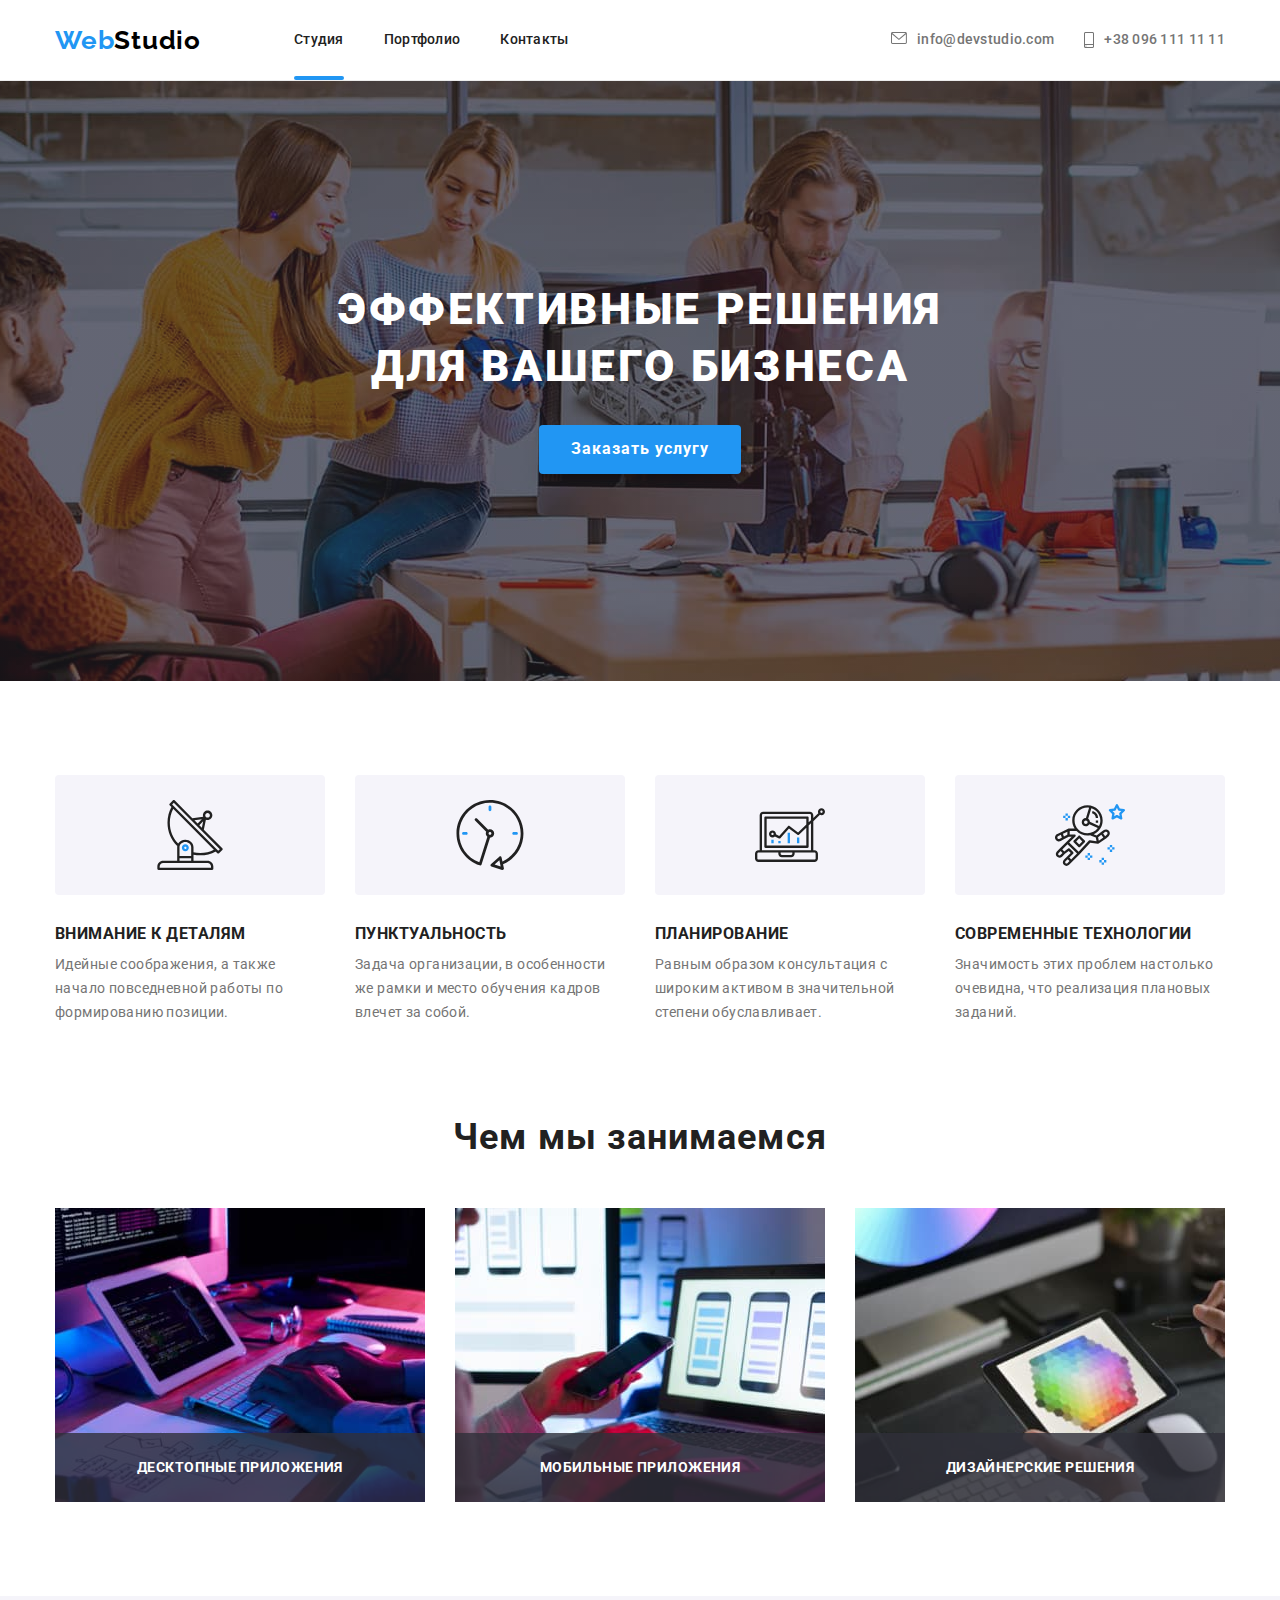
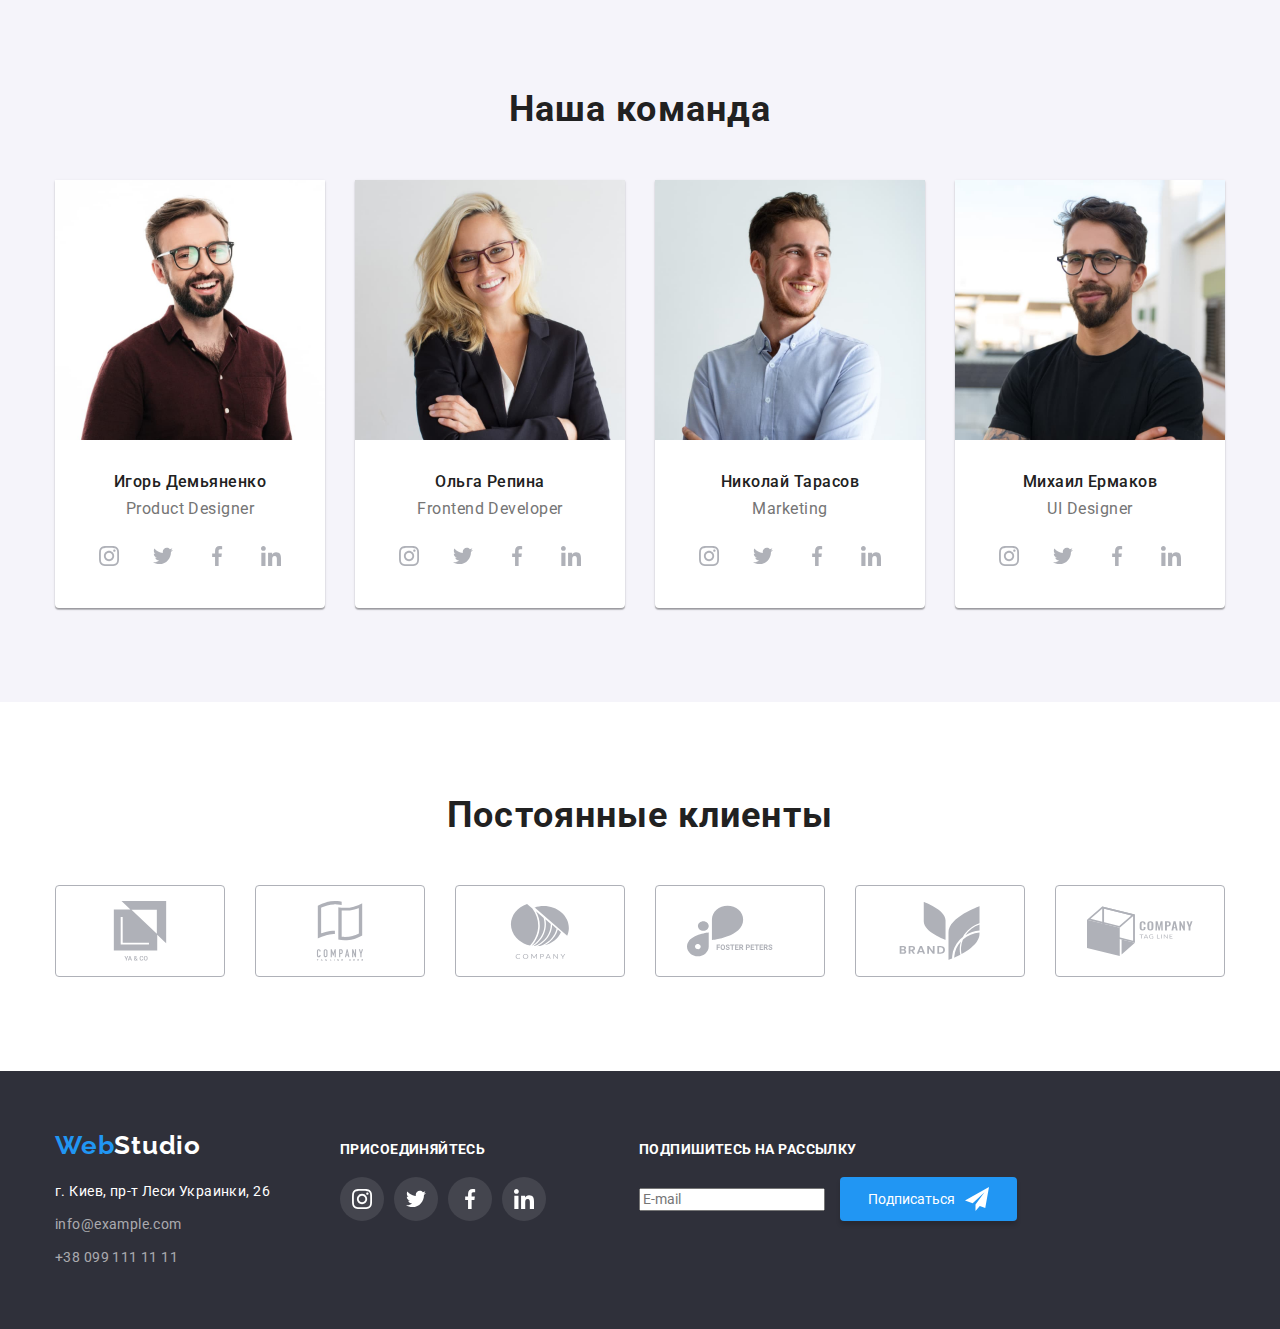
==== index.html @ d4b6b2db "Почав розмітку форм" ====
<!DOCTYPE html>
<html lang="ru">

<head>
    <meta charset="UTF-8">
    <meta http-equiv="X-UA-Compatible" content="IE=edge">
    <meta name="viewport" content="width=device-width, initial-scale=1.0">
    <title>Dokument1</title>
    <link rel="stylesheet"
        href="https://cdnjs.cloudflare.com/ajax/libs/modern-normalize/1.1.0/modern-normalize.min.css">
    <link rel="stylesheet" href="./css/styles.css">
    <link rel="preconnect" href="https://fonts.googleapis.com">
    <link rel="preconnect" href="https://fonts.gstatic.com" crossorigin>
    <link
        href="https://fonts.googleapis.com/css2?family=Raleway:wght@700&family=Roboto:wght@400;500;700;900&display=swap"
        rel="stylesheet">
</head>

<body>
    <!--Шапка -->
    <header class="page-header">
        <div class="hed-container container">
            <nav class="nav">
                <a href="" class="logo"> Web<span class="span-logo">Studio</span></a>
                <ul class="nav-list">
                    <li class="nav-item"><a href="./index.html" class="nav-link current"> Студия</a></li>
                    <li class="nav-item"><a href="./portfolio.html" class="nav-link">Портфолио</a></li>
                    <li class="nav-item"><a href="" class="nav-link">Контакты </a></li>
                </ul>
            </nav>
            <ul class="contakt">
                <li>
                    <a href="mailto:info@devstudio.com" class="contakt-link">
                        <svg class="contact-icon" width="16" height="12">
                            <use href="./images/symbol-defs.svg#icon-envelope"></use>
                        </svg> info@devstudio.com
                    </a>
                </li>
                <li>
                    <a href="tel:+380961111111" class="contakt-link">
                        <svg class="contact-icon" width="10" height="16">
                            <use href="./images/symbol-defs.svg#icon-smartphone-1"></use>
                        </svg>+38 096 111 11 11
                    </a>
                </li>
            </ul>
        </div>
    </header>
    <main>
        <!--Заголовок-->
        <section class="caption overlay">
            <div class="container">
                <h1 class="caption-title">Эффективные решения для вашего бизнеса</h1>
                <button type="button" class="caption-button" data-modal-open>Заказать услугу</button>
                <div class="backdrop is-hidden" data-modal>
                    <div class="modal">
                        <button class="model-button" data-modal-close>
                            <svg class="model-icon" width="18" height="18">
                                <use href="images/symbol-defs.svg#icon-closebutton"></use>
                            </svg>
                        </button>
                        <form class="foter-form">
                            <p>Оставьте свои данные, мы вам перезвоним</p>

                            <label for="name">Имя
                                <input type="text" name="user-name" id="name">
                                <svg width="18" height="18">
                                    <use href="images/symbol-defs.svg#icon-personform"></use>
                                </svg>
                            </label>

                            <label for="tell">Телефон
                                <input type="tel" name="user-tell" id="tell">
                                <svg width="18" height="18">
                                    <use href="images/symbol-defs.svg#icon-personform"></use>
                                </svg>
                            </label>

                            <label for="email">Почта
                                <input type="email" name="user-email" id="email">
                                <svg width="18" height="18">
                                    <use href="images/symbol-defs.svg#icon-personform"></use>
                                </svg>
                            </label>

                            <label for="comment">Комметарий</label>
                            <textarea name="comment" id="comment" rows="10" placeholder="Введите текст"></textarea>

                            <input type="checkbox" name="policy" id="policy">
                            <label for="policy">Соглашаюсь с рассылкой и принимаю Условия договора</label>

                            <button type="submit">Отправить
                                <svg class="form-footer-icon" width="24" height="24">
                                    <use href="images/symbol-defs.svg#icon-iconsend"></use>
                                </svg>
                            </button>
                        </form>
                    </div>


                </div>

            </div>

        </section>
        <!--Особенности-->
        <section class="advantage section">
            <div class="container">
                <h2>Наши преимущества</h2>
                <ul class="advantage-list">
                    <li class="advantage-item">
                        <div class="advantage-blok">
                            <svg class="advantage-icon" width="70" height="70">
                                <use href="images/symbol-defs.svg#icon-antenna1"> </use>
                            </svg>
                        </div>
                        <h3>Внимание к деталям</h3>
                        <p class="advantage-content">Идейные соображения, а также начало повседневной работы по
                            формированию
                            позиции.</p>
                    </li>
                    <li class="advantage-item">
                        <div class="advantage-blok">
                            <svg class="advantage-icon" width="70" height="70">
                                <use href="images/symbol-defs.svg#icon-clock1"> </use>
                            </svg>
                        </div>
                        <h3 class="advantage-title">Пунктуальность</h3>
                        <p class="advantage-content">Задача организации, в особенности же рамки и место обучения кадров
                            влечет за
                            собой.</p>
                    </li>
                    <li class="advantage-item">
                        <div class="advantage-blok">
                            <svg class="advantage-icon" width="70" height="70">
                                <use href="images/symbol-defs.svg#icon-diagram1"> </use>
                            </svg>
                        </div>
                        <h3 class="advantage-title">Планирование</h3>
                        <p class="advantage-content">Равным образом консультация с широким активом в значительной
                            степени
                            обуславливает.</p>
                    </li>
                    <li class="advantage-item">
                        <div class="advantage-blok">
                            <svg class="advantage-icon" width="70" height="70">
                                <use href="images/symbol-defs.svg#icon-astronaut1"> </use>
                            </svg>
                        </div>
                        <h3 class="advantage-title">Современные технологии</h3>
                        <p class="advantage-content">Значимость этих проблем настолько очевидна, что реализация плановых
                            заданий.</p>
                    </li>
                </ul>
            </div>
        </section>
        <!--Чем мы занимаемся-->
        <section class="features section">
            <div class="container">
                <h2 class="features-title">Чем мы занимаемся</h2>
                <ul class="features-list">
                    <li class="features-item"><img src="./images/box1.jpg" class="features-picture" alt="создания сайта"
                            width="370">
                        <div class="features-thumb">
                            <p>Десктопные приложения</p>
                        </div>
                    </li>
                    <li class="features-item"><img src="./images/box2.jpg" class="features-picture"
                            alt="делаем дизайн мобильного приложения" width="370">
                        <div class="features-thumb">
                            <p>Мобильные приложения</p>
                        </div>
                    </li>
                    <li class="features-item"><img src="./images/box3.jpg" class="features-picture"
                            alt="делаем дизайн сайта" width="370">
                        <div class="features-thumb">
                            <p>Дизайнерские решения</p>
                        </div>
                    </li>
                </ul>
            </div>
        </section>
        <!--Наша команда-->
        <section class="team section">
            <div class="container">
                <h2 class="team-title">Наша команда</h2>
                <ul class="team-list">
                    <li class="team-item"> <img src="./images/img1.jpg" class="team-picture" alt="Игорь Демьяненко"
                            width="270">
                        <div class="team-details">
                            <h3 class="team-name">Игорь Демьяненко</h3>
                            <p class="team-content">Product Designer</p>
                            <ul class="social-list">
                                <li>
                                    <a href="" class="social-link">
                                        <svg class="social-icon" width="20" height="20">
                                            <use href="images/symbol-defs.svg#icon-instagram1"></use>
                                        </svg>
                                    </a>
                                </li>
                                <li>
                                    <a href="" class="social-link">
                                        <svg class="social-icon" width="20" height="20">
                                            <use href="images/symbol-defs.svg#icon-twitter1"></use>
                                        </svg>
                                    </a>
                                </li>
                                <li>
                                    <a href="" class="social-link">
                                        <svg class="social-icon" width="20" height="20">
                                            <use href="images/symbol-defs.svg#icon-facebook1"></use>
                                        </svg>
                                    </a>
                                </li>
                                <li>
                                    <a href="" class="social-link">
                                        <svg class="social-icon" width="20" height="20">
                                            <use href="images/symbol-defs.svg#icon-linkedin1"></use>
                                        </svg>
                                    </a>
                                </li>
                            </ul>
                        </div>
                    </li>
                    <li class="team-item"><img src="./images/img2.jpg" class="team-picture" alt="Ольга Репина"
                            width="270">
                        <div class="team-details">
                            <h3 class="team-name">Ольга Репина</h3>
                            <p class="team-content">Frontend Developer</p>
                            <ul class="social-list">
                                <li>
                                    <a href="" class="social-link">
                                        <svg class="social-icon" width="20" height="20">
                                            <use href="images/symbol-defs.svg#icon-instagram1"></use>
                                        </svg>
                                    </a>
                                </li>
                                <li>
                                    <a href="" class="social-link">
                                        <svg class="social-icon" width="20" height="20">
                                            <use href="images/symbol-defs.svg#icon-twitter1"></use>
                                        </svg>
                                    </a>
                                </li>
                                <li>
                                    <a href="" class="social-link">
                                        <svg class="social-icon" width="20" height="20">
                                            <use href="images/symbol-defs.svg#icon-facebook1"></use>
                                        </svg>
                                    </a>
                                </li>
                                <li>
                                    <a href="" class="social-link">
                                        <svg class="social-icon" width="20" height="20">
                                            <use href="images/symbol-defs.svg#icon-linkedin1"></use>
                                        </svg>
                                    </a>
                                </li>
                            </ul>
                        </div>
                    </li>
                    <li class="team-item"><img src="./images/img3.jpg" class="team-picture" alt="Николай Тарасов"
                            width="270">
                        <div class="team-details">
                            <h3 class="team-name">Николай Тарасов</h3>
                            <p class="team-content">Marketing</p>
                            <ul class="social-list">
                                <li>
                                    <a href="" class="social-link">
                                        <svg class="social-icon" width="20" height="20">
                                            <use href="images/symbol-defs.svg#icon-instagram1"></use>
                                        </svg>
                                    </a>
                                </li>
                                <li>
                                    <a href="" class="social-link">
                                        <svg class="social-icon" width="20" height="20">
                                            <use href="images/symbol-defs.svg#icon-twitter1"></use>
                                        </svg>
                                    </a>
                                </li>
                                <li>
                                    <a href="" class="social-link">
                                        <svg class="social-icon" width="20" height="20">
                                            <use href="images/symbol-defs.svg#icon-facebook1"></use>
                                        </svg>
                                    </a>
                                </li>
                                <li>
                                    <a href="" class="social-link">
                                        <svg class="social-icon" width="20" height="20">
                                            <use href="images/symbol-defs.svg#icon-linkedin1"></use>
                                        </svg>
                                    </a>
                                </li>
                            </ul>
                        </div>
                    </li>
                    <li class="team-item"><img src="./images/img4.jpg" class="team-picture" alt="Михаил Ермаков"
                            width="270">
                        <div class="team-details">
                            <h3 class="team-name">Михаил Ермаков</h3>
                            <p class="team-content">UI Designer</p>
                            <ul class="social-list">
                                <li>
                                    <a href="" class="social-link">
                                        <svg class="social-icon" width="20" height="20">
                                            <use href="images/symbol-defs.svg#icon-instagram1"></use>
                                        </svg>
                                    </a>
                                </li>
                                <li>
                                    <a href="" class="social-link">
                                        <svg class="social-icon" width="20" height="20">
                                            <use href="images/symbol-defs.svg#icon-twitter1"></use>
                                        </svg>
                                    </a>
                                </li>
                                <li>
                                    <a href="" class="social-link">
                                        <svg class="social-icon" width="20" height="20">
                                            <use href="images/symbol-defs.svg#icon-facebook1"></use>
                                        </svg>
                                    </a>
                                </li>
                                <li>
                                    <a href="" class="social-link">
                                        <svg class="social-icon" width="20" height="20">
                                            <use href="images/symbol-defs.svg#icon-linkedin1"></use>
                                        </svg>
                                    </a>
                                </li>
                            </ul>
                        </div>
                    </li>
                </ul>
            </div>
        </section>
        <!--Постоянные клиееты-->
        <section class=" client section">
            <div class="container">
                <h2 class="client-title">Постоянные клиенты</h2>
                <ul class="client-list">
                    <li class="client-item">
                        <a class="client-link" href="#">
                            <svg class="client-icon" width="106" height="60">
                                <use href=" images/symbol-defs.svg#icon-group1"></use>
                            </svg>
                        </a>
                    </li>
                    <li class="client-item">
                        <a class="client-link" href="#">
                            <svg class="client-icon" width="106" height="60">
                                <use href=" images/symbol-defs.svg#icon-group2"></use>
                            </svg>
                        </a>
                    </li>
                    <li class="client-item">
                        <a class="client-link" href="#">
                            <svg class="client-icon" width="106" height="60">
                                <use href="images/symbol-defs.svg#icon-group3"></use>
                            </svg>
                        </a>
                    </li>
                    <li class="client-item">
                        <a class="client-link" href="#">
                            <svg class="client-icon" width="106" height="60">
                                <use href="images/symbol-defs.svg#icon-group4"></use>
                            </svg>
                        </a>
                    </li>
                    <li class="client-item">
                        <a class="client-link" href="#">
                            <svg class="client-icon" width="106" height="60">
                                <use href="images/symbol-defs.svg#icon-group5"></use>
                            </svg>
                        </a>
                    </li>
                    <li class="client-item">
                        <a class="client-link" href="#">
                            <svg class="client-icon" width="106" height="60">
                                <use href="images/symbol-defs.svg#icon-group6"></use>
                            </svg>
                        </a>
                    </li>
                </ul>
            </div>

        </section>
    </main>
    <footer class="footer">
        <div class="container">
            <div class="footer-info">
                <a href="" class="footlogo logo"> Web<span class="footer-logo">Studio</span></a>
                <address class="footer-contact">
                    <ul class="footer-list">
                        <li class="footer-item"> <a href="" class="footer-adress">г. Киев, пр-т Леси Украинки, 26</a>
                        </li>
                        <li class="footer-item"> <a href="" class="footer-link"> info@example.com</a></li>
                        <li class="footer-item"><a href="" class="footer-link"> +38 099 111 11 11</a></li>
                    </ul>
                </address>
            </div>
            <div class="follow">
                <h3>Присоединяйтесь</h3>
                <ul class="follow-list">
                    <li><a href="" class="follow-link">
                            <svg class="follow-icon" width="20" height="20">
                                <use href="images/symbol-defs.svg#icon-instagram1"></use>
                            </svg>
                        </a></li>
                    <li><a href="" class="follow-link">
                            <svg class="follow-icon" width="20" height="20">
                                <use href="images/symbol-defs.svg#icon-twitter1"></use>
                            </svg>
                        </a></li>
                    <li><a href="" class="follow-link">
                            <svg class="follow-icon" width="20" height="20">
                                <use href="images/symbol-defs.svg#icon-facebook1"></use>
                            </svg>
                        </a></li>
                    <li><a href="" class="follow-link">
                            <svg class="follow-icon" width="20" height="20">
                                <use href="images/symbol-defs.svg#icon-linkedin1"></use>
                            </svg>
                        </a>
                    </li>
                </ul>
            </div>

            <form class="foter-form">
                <h3>Подпишитесь на рассылку</h3>
                <label for="email"></label>
                <input type="email" name="email" id="email" placeholder="E-mail">
                <button type="submit">Подписаться
                    <svg class="form-footer-icon" width="24" height="24">
                        <use href="images/symbol-defs.svg#icon-iconsend"></use>
                    </svg>
                </button>
            </form>



    </footer>
    <script src="./JS/modal.js"></script>
</body>

</html>
---- css/styles.css ----
body {
    font-family: "Roboto", sans-serif;
    font-size: 14px;
    background-color: var(--background-color);
    color: var(--page-text-color);

  
}
:root{
    --primary-text-color: #212121;
    --title-text-color: #FFFFFF;
    --accent-text-color: #2196F3;
    --page-text-color:#757575;
    --footer-link-color: #FFFFFF99;
    --logo-color:  #000000;
    --background-color:#FFFFFF;
    --background-color-main:#2F303A;
    --background-button-portfolio: #F5F4FA;
    --background-button-hover: #2196F3;
    --box-shadow-portfolio:0px 4px 4px 0px #00000040;
    --box-shadow-portlolio-button :0px 2px 2px 0px #0000001F,

 0px 1px 2px 0px #00000014,

 0px 3px 1px 0px #0000001A;

    --box-shadow-button-hover: 0px 2px 2px 0px #0000001F;
    box-shadow: 0px 1px 2px 0px #00000014;
    box-shadow: 0px 3px 1px 0px #0000001A;
    --portfolio-border-radius: 4px;
    --primery-icon-color: #AFB1B8;

}
a{
    text-decoration: none;
}
h1, h2, h3, p{
    margin: 0;
    list-style: none;
}
ul{
list-style: none;
margin: 0;
padding: 0;
}

li {
    display: inline-block;
}

.section{
    /*padding-top: 94px;
    padding-bottom: 94px;*/
    padding: 94px 0;
}

.page-header {
    border-bottom:  1px solid #ECECEC;
}
.container {
    width: 1200px;
    margin-left: auto;
    margin-right: auto;
    padding-left: 15px;
    padding-right: 15px;
}

.hed-container {
    display: flex;
    align-items: center;
 }

 .logo{
    font-family: Raleway;
    font-weight: bold;
    font-size: 26px;
    line-height: 1.1;
    letter-spacing: 0.03em;
    color: var(--accent-text-color);
    margin-right: 93px;
 }
 .span-logo{
     color: var(--logo-color);
 }
 .nav{
     display: flex;
     align-items: center;
     margin-left: 93px;
     margin-left: 0;
     
 }
 .nav-list {
     display: flex;

 }

 .nav-item:not(:last-child) {
     margin-right: 40px;
 }

 /*.nav-list .item + .item{
     margin-left: 40px;
 }*/

 .nav-list a {
    font-weight: 500;
    line-height:1.1;
    letter-spacing: 0.02em;
    display: block;
    padding-top: 32px;
    padding-bottom: 32px;
    position: relative;
    color: var(--primary-text-color);

    transition: color 250ms cubic-bezier(0.4, 0, 0.2, 1) ;
 }
 .nav-link:hover, 
 .nav-link:focus
   {
     color: var(--accent-text-color);
     cursor: pointer;
 }

 .nav-link.current::after
 {
     content: "";
     width: 100%;
     height: 4px;
     display: block;
     position: absolute;
     bottom: 0;
     left: 0;
     border-radius: 2px;
     background: var(--background-button-hover);
   
   
 }
/*.nav-link.current:active::after{
    opacity: 1;
}*/



 .contakt {
    display: flex;
    margin-left: auto;
 }
/*.contakt-item:not(:last-child){
    margin-right: 50px;
}*/


 .contakt .contakt-link{
    font-weight: 500;
    font-size: 14px;
    line-height: 1.1;
    letter-spacing: 0.02em;
     color:var(--page-text-color);
     display: inline-flex;
     padding: 32px 0;

    transition: color 250ms cubic-bezier(0.4, 0, 0.2, 1) ;
 }

 .contakt >li:not(:last-child){
     margin-right: 30px;
 }
.contakt-link:hover,
.contakt-link:focus
{
    color: var(--accent-text-color);
}

 .contact-icon{
    margin-right: 10px;
    fill: currentColor;
}
/*.contact-icon:hover{
    fill: var(--background-button-hover);
}*/

/*Секція заголовок*/

.caption{

    margin: auto;
    padding-top: 200px;
    padding-bottom: 200px;
    background: var(--background-color-main);
}

/*стилізація фото заголовка, лінійний градієнт*/

.overlay{
    max-width: 1600px;
    height: 600px;
    margin-left: auto;
    margin-right: auto;
    background-image: linear-gradient(to right, rgba(47, 48, 58, 0.4),
    rgba(47, 48, 58, 0.4)),
    url("../images/Img14.jpg");
    background-repeat: no-repeat;
    background-position: center;
    background-size: cover;
}

/* кінець стилізація фото заголовка, лінійний градієнт*/

.caption-title{
    font-weight: 900;
    font-size: 44px;
    line-height: 1.3;
    text-align: center;
    letter-spacing: 0.06em;
    text-transform: uppercase;
    color: var(--title-text-color);
    width: 696px;
    margin-left: auto;
    margin-right: auto;
    margin-bottom: 30px;
}
.caption-button{
    font-weight: bold;
    font-size: 16px;
    line-height: 1.8;
    display: flex;
    align-items: center;
    text-align: center;
    letter-spacing: 0.06em;
    color: var(--title-text-color);
    background-color: var(--accent-text-color);
    margin-left: auto;
    box-shadow: 0px 4px 4px rgba(0, 0, 0, 0.15);
    margin-right: auto;
    padding: 10px 32px;
    border-radius: 4px;
    border: none;
    cursor: pointer;

    
}

.backdrop{
    z-index: 10;
    position: fixed;
    top: 0;
    left: 0;
    width: 100%;
    height: 100%;
    background-color: rgba(0, 0, 0, 0.2);

    transition:  1s cubic-bezier(0.4, 0, 0.2, 1) opacity ;

    
}
.backdrop.is-hidden{
    opacity: 0;
    pointer-events: none;
}

.modal{
    position: absolute;
    top: 50%;
    left: 50%;
    transform: translate(-50%, -50%);

    width: 528px;
    min-height: 581px;

    background-color: var(--background-color);
    border-radius: 4px;

    transition:  1s cubic-bezier(0.4, 0, 0.2, 1) ;


}

.model-button{
    position: absolute;
    top: 8px;
    right: 8px;

    display: flex;
    width: 30px;
    height: 30px;
    border-radius: 50%;
    align-items: center;
    justify-content: center;
    background: var(--background-color);
    border: 1px solid rgba(0, 0, 0, 0.1);
    box-sizing: border-box;

    padding: 0;
    cursor: pointer;
    
}

.modal p{
    font-weight: bold;
    font-size: 20px;
    line-height: 1.1;
    text-align: center;
    letter-spacing: 0.03em;

    color: var(--primary-text-color);
    margin-top: 40px;

}


/*Секкція Особливості Advantage*/

.advantage{
   padding-bottom: 0;
}
.advantage-list{
    display: flex;
}
.advantage-item{
    width: 270px;
}
.advantage-item:not(:first-child) {
      margin-left: 30px;
}
.advantage-blok {
    display: flex;
    height: 120px;
    background: var(--background-button-portfolio);
    border-radius: 4px;
   /*background-image: url("../images/symbol-defs.svg#icon-antenna1");*/
    margin-bottom: 30px;
    align-items: center;
    justify-content: center;
}

/*Інший варіант для не інтерактивних елементів додавати фото через бекграунд імедж*/
 /*.advantage-item:nth-child(1) {
   background-image: url("../images/symbol-defs.svg#icon-antenna1");
  

 .advantage-item:nth-child(2)::before{
     background-image: url("../images/symbol-defs.svg#icon-clock1");
    
 }
  .advantage-item:nth-child(3)::before{
     background-image: url("../images/diagram1.png");
 }*/


.advantage h2{
     position: absolute;
     width: 1px;
     height: 1px;
     margin: -1px;
     padding: 0;
     overflow: hidden;
     border: 0;
     clip: rect(0000);
}
.advantage-item h3 {
    line-height: 1.1;
    letter-spacing: 0.03em;
    text-transform: uppercase;
    color: var(--primary-text-color);
    margin-bottom: 10px;
}

.advantage-list p{
    line-height: 1.7;
    letter-spacing: 0.03em;
    color: var(--page-text-color);
}
/*Кінець секції Advantage*/

/*Початок секії Чем мы занимаесмя*/

.features-title{
    font-weight: bold;
    font-size: 36px;
    line-height: 1.1;
    text-align: center;
    letter-spacing: 0.03em;
    color: var(--primary-text-color);
    margin-bottom: 50px;
}
.features-list{
    display: flex;
    /*justify-content: space-between;
    list-style: none;*/
  /*margin: 0 auto;*/
    align-items: center;
}

.features-item:not(:first-child) {
      margin-left: 30px;
}
.features-item{
    position: relative;
}


 .features-picture {
     display: block;
     max-width: 100%;
     height: auto;
 }

 .features-thumb{
     position: absolute;
     bottom: 0;
     left: 0;
     background:  rgba(47, 48, 58, 0.8);
     width: 100%;
 }

.features-thumb p{
font-weight: bold;
font-size: 14px;
line-height: 1.1;
text-align: center;
justify-content: center;
letter-spacing: 0.03em;
text-transform: uppercase;
color: var(--title-text-color);
padding: 27px 82px;
}


/*Кінець  секії Чем мы занимаесмя*/

/*Секція наша команда*/

.team{
   background: #F5F4FA; 
   margin-left: auto;
   margin-right: auto;

}

.team-title{
    font-weight: bold;
    font-size: 36px;
    line-height: 1.1;
    text-align: center;
    letter-spacing: 0.03em;
    color: var(--primary-text-color);
    margin-bottom: 50px;
}
.team-list{
    display: flex;
    /*justify-content: space-between;*/
    margin-left: auto;
    margin-right: auto;
}
.team-details {
  padding-top: 30px;
  padding-bottom: 30px;
}
.team-item{
    width: calc((100% - 90px) / 4);
    border-radius: 0px 0px 4px 4px;
    background-color:var(--background-color);
    box-shadow: 0px 1px 3px rgba(0, 0, 0, 0.12), 0px 1px 1px rgba(0, 0, 0, 0.14), 0px 2px 1px rgba(0, 0, 0, 0.2);


}
.team-item:not(:first-child) {
    margin-left: 30px;
}

.team-name{
    font-weight: 500;
    font-size: 16px;
    line-height: 1.1;
    text-align: center;
    letter-spacing: 0.03em;
    color: var(--primary-text-color);
    margin-bottom: 10px;

}
.team-content{
    font-weight: normal;
    font-size: 16px;
    line-height: 1.1;
    text-align: center;
    letter-spacing: 0.03em;
    color: var(--page-text-color);
    margin-bottom: 16px;

}
.team-picture{
    max-width: 100%;
    height: auto;
   
}

.social-list{
    display: flex;
    justify-content: center;
   
}

.social-list li:not(:last-child){
    margin-right: 10px;
}
.social-link{
    display: flex;
    width: 44px;
    height: 44px;
    border-radius: 50%;
    align-items: center;
    justify-content: center;
    background-color: var(--background-color);

    transition: background-color 250ms cubic-bezier(0.4, 0, 0.2, 1) ;
}
.social-link:hover,
.social-link:focus
{
   background-color: var(--background-button-hover);
}

.social-icon{
    fill: var(--primery-icon-color);

     transition: fill 250ms cubic-bezier(0.4, 0, 0.2, 1) ;
}

.social-link:hover .social-icon{
    fill: var(--title-text-color);
}

/*Секція наші клієнти*/

.client-list{
    display: flex;
    justify-content: space-between;
  
}
.client-title{
     font-weight: bold;
    font-size: 36px;
    line-height: 1.1;
    text-align: center;
    letter-spacing: 0.03em;
    color: var(--primary-text-color);
    margin-bottom: 50px;
}

/*.client-item{
    background-color:var(--background-color);
     width: calc((100% - 150px) / 6);
     border: 1px solid #AFB1B8;
    box-sizing: border-box;
    border-radius: 4px;

}*/

/*.client-item:not(:first-child) {
    margin-left: 30px;
}*/ 
.client-link {
    display: flex;
    align-items: center;
    justify-content: center;
    width: 170px;
    height: 92px;
     border: 1px solid var(--primery-icon-color);
     background-color: var(--background-color);
    border-radius: 4px;

    transition: border-color 250ms cubic-bezier(0.4, 0, 0.2, 1) ;
    
}
.client-link:hover,
.client-link:focus      
 {
     border-color: var(--background-button-hover);

}

.client-link:hover .client-icon,
.client-link:focus .client-icon
{
   fill: var(--background-button-hover);
    transition: fill 250ms cubic-bezier(0.4, 0, 0.2, 1) ;

}
.client-icon {
    fill: var(--primery-icon-color);
  
}
/*.client-icon:hover{
    fill: var(--background-button-hover);
}*/

/*Кінець секції Постійні клієнти*/

/* Старт Футер*/

.footer{
    padding-top: 60px;
    padding-bottom: 60px;
    background: var(--background-color-main);
 
}
.footer .container{
    display: flex;
    align-items: baseline;
  
}
.footer-logo{
    color: var(--title-text-color);
}
.footlogo{
    display: inline-block;
    margin: 0 auto;
    margin-bottom: 20px;
   

}
.footer-adress{
    font-style: normal;
    font-weight: normal;
    font-size: 14px;
    line-height: 1.7;
    letter-spacing: 0.03em;
    color: var(--background-color);

}
.footer-list{
    display: inline-block;
    
}

.footer-list > li {
display: block;
}
.footer-item:not(:last-child) {
    margin-bottom: 9px;
}

.footer-link{
    font-style: normal;
    font-weight: normal;
    font-size: 14px;
    line-height: 1.7;
    letter-spacing: 0.03em;
    color: var(--footer-link-color);

     transition: color 250ms cubic-bezier(0.4, 0, 0.2, 1) ;

}
.footer-link:hover,
.footer-link:focus{
    color: var(--accent-text-color);

}

.follow{
    margin-left: 70px;
   
}

.follow h3{
    font-weight: bold;
    font-size: 14px;
    line-height: 16px;
    letter-spacing: 0.03em;
    text-transform: uppercase;
    color: var(--title-text-color);
    margin-bottom: 20px;
}

.follow-list{
    display: flex;
    justify-content: space-between;
}
.follow-list li:not(:last-child){
    margin-right: 10px;
}
.follow-link{
    display: flex;
    width: 44px;
    height: 44px;
    border-radius: 50%;
    align-items: center;
    justify-content: center;
    background: rgba(255, 255, 255, 0.1);

    transition: background-color 250ms cubic-bezier(0.4, 0, 0.2, 1) ;
  
}
.follow-icon{
    fill: var(--title-text-color);
}
.follow-link:hover{
    background-color: var(--background-button-hover);
}

.foter-form{
    margin-left: 93px;
}

.foter-form button {
    display: inline-flex;
    padding: 10px 28px;
    margin-left: 12px;
    border: none;
    border-radius: 4px;
    background-color: var(--background-button-hover);
    color: var(--title-text-color);
    box-shadow: 0px 4px 4px rgba(0, 0, 0, 0.15);
    font-size: inherit;
    cursor: pointer;

    justify-content: center;
    align-items: center;

}
.foter-form h3{
    font-weight: bold;
    font-size: 14px;
    line-height: 16px;
    letter-spacing: 0.03em;
    text-transform: uppercase;
    color: var(--title-text-color);
    margin-bottom: 20px;
}
.form-footer-icon{
    margin-left: 10px;
}

.input type[text] {
    width: 358px;
    padding: 15px;
}
    


/*Кінець футера*/


/*Початок Портфоліо*/

.portfolio h1{
     position: absolute;
     width: 1px;
     height: 1px;
     margin: -1px;
     padding: 0;
     overflow: hidden;
     border: 0;
     clip: rect(0000);
 }


.button-list {
    display: flex;
    justify-content: center;
    margin: 0 auto 50px;
  
   
}
.button-list .button-item + .button-item {
    margin-left: 8px;

}

.button-list button {
    font-weight: 500;
    font-size: 16px;
    line-height: 1.6;
    text-align: center;
    letter-spacing: 0.03em;
    color: var(--primary-text-color);
    background: var(--background-button-portfolio);
    border-radius: var(--portfolio-border-radius);
    border: none;
    padding: 6px 22px;

    transition: 250ms  cubic-bezier(0.4, 0, 0.2, 1)  background, box-shadow 250ms  cubic-bezier(0.4, 0, 0.2, 1), 250ms  cubic-bezier(0.4, 0, 0.2, 1) color ;
}
.button-list button:hover,
.button-list button:focus
{
    background: var(--background-button-hover);
    color: var(--title-text-color);
    box-shadow: var(--box-shadow-portlolio-button);
    cursor: pointer;
   /* border-radius: var(--portfolio-border-radius);*/
    border: none;
 
}
/*.button-list button:focus {
    background: var(--background-button-hover);
    color: var(--title-text-color);
    box-shadow: var(--box-shadow-portlolio-button);
    border-radius: var(--portfolio-border-radius);
   
 
}*/     

.portfolio-list {
    display: flex;
    flex-wrap: wrap;

}

 visual-hidden {
     position: absolute;
     width: 1px;
     height: 1px;
     margin: -1px;
     padding: 0;
     overflow: hidden;
     border: 0;
     clip: rect(0000);
 }

.portfolio-item {
    background-color: var(--background-color);
    width: 370px;
    margin-right: 30px;
    margin-bottom: 30px;
 }

 .portfolio-link{
     display: block;

      transition: box-shadow 250ms cubic-bezier(0.4, 0, 0.2, 1) ;
  
 }
 .portfolio-link:hover,
 .portfolio-link:focus
 {
     box-shadow: 0px 1px 1px rgba(0, 0, 0, 0.12), 0px 4px 4px rgba(0, 0, 0, 0.06), 1px 4px 6px rgba(0, 0, 0, 0.16);
 }

.portfolio-item:nth-child(3n) {
    margin-right: 0;
}

 .portfolio-item:nth-last-child(-n + 3) {
  margin-bottom: 0;
}
 .portfolio-picture {
      display: block;
     max-width: 100%;
     height: auto;    
 }



.portfolio-thumb{
    position: relative;
    overflow: hidden;

}
.portfolio-thumb::before{
    content: "";
    display: inline-block;
    position: absolute;
    width: 100%;
    height: 100%;
    background-color: rgba(33, 150, 243, 0.9);
    transform: translateY(101%);
    
 }

 .portfolio-link:hover .portfolio-thumb::before{


    transform: translateY(0%);
    transition: 1s transform cubic-bezier(0.4, 0, 0.2, 1);
    
}

 .article-content{
     display: inline-block;
    position: absolute;
    width: 332px;
    top: 50%;
    left: 50%;
    transform: translate(-50%, 100%);
    font-size: 18px;
    line-height: 1.5;
    letter-spacing: 0.03em;
    color: var(--title-text-color);
   
}

.portfolio-link:hover .article-content{

    transform: translate(-50%, -50%);

    transition: 1s transform cubic-bezier(0.4, 0, 0.2, 1);
}
 .portfolio-details{
    display: block;
    width: 370px;
    padding: 20px 0;
    border-bottom: 1px solid #EEEEEE;;
    border-left: 1px solid #EEEEEE;;
    border-right: 1px solid #EEEEEE;;
 }
.portfolio-details h2{
    font-weight: bold;
    font-size: 18px;
    line-height: 2;
    letter-spacing: 0.06em;
    color:var(--primary-text-color);
    margin-bottom: 4px;
    margin-left: 24px;
}
.portfolio-details p{
    font-size: 16px;
    line-height: 1.8;
    letter-spacing: 0.03em;
    color: var(--page-text-color);
    margin-left: 24px;
}



/*Кінець портфоліо*/ 



/*.card:hover
{
    box-shadow: 0px 1px 1px rgba(0, 0, 0, 0.12), 0px 4px 4px rgba(0, 0, 0, 0.06), 1px 4px 6px rgba(0, 0, 0, 0.16);
}*/
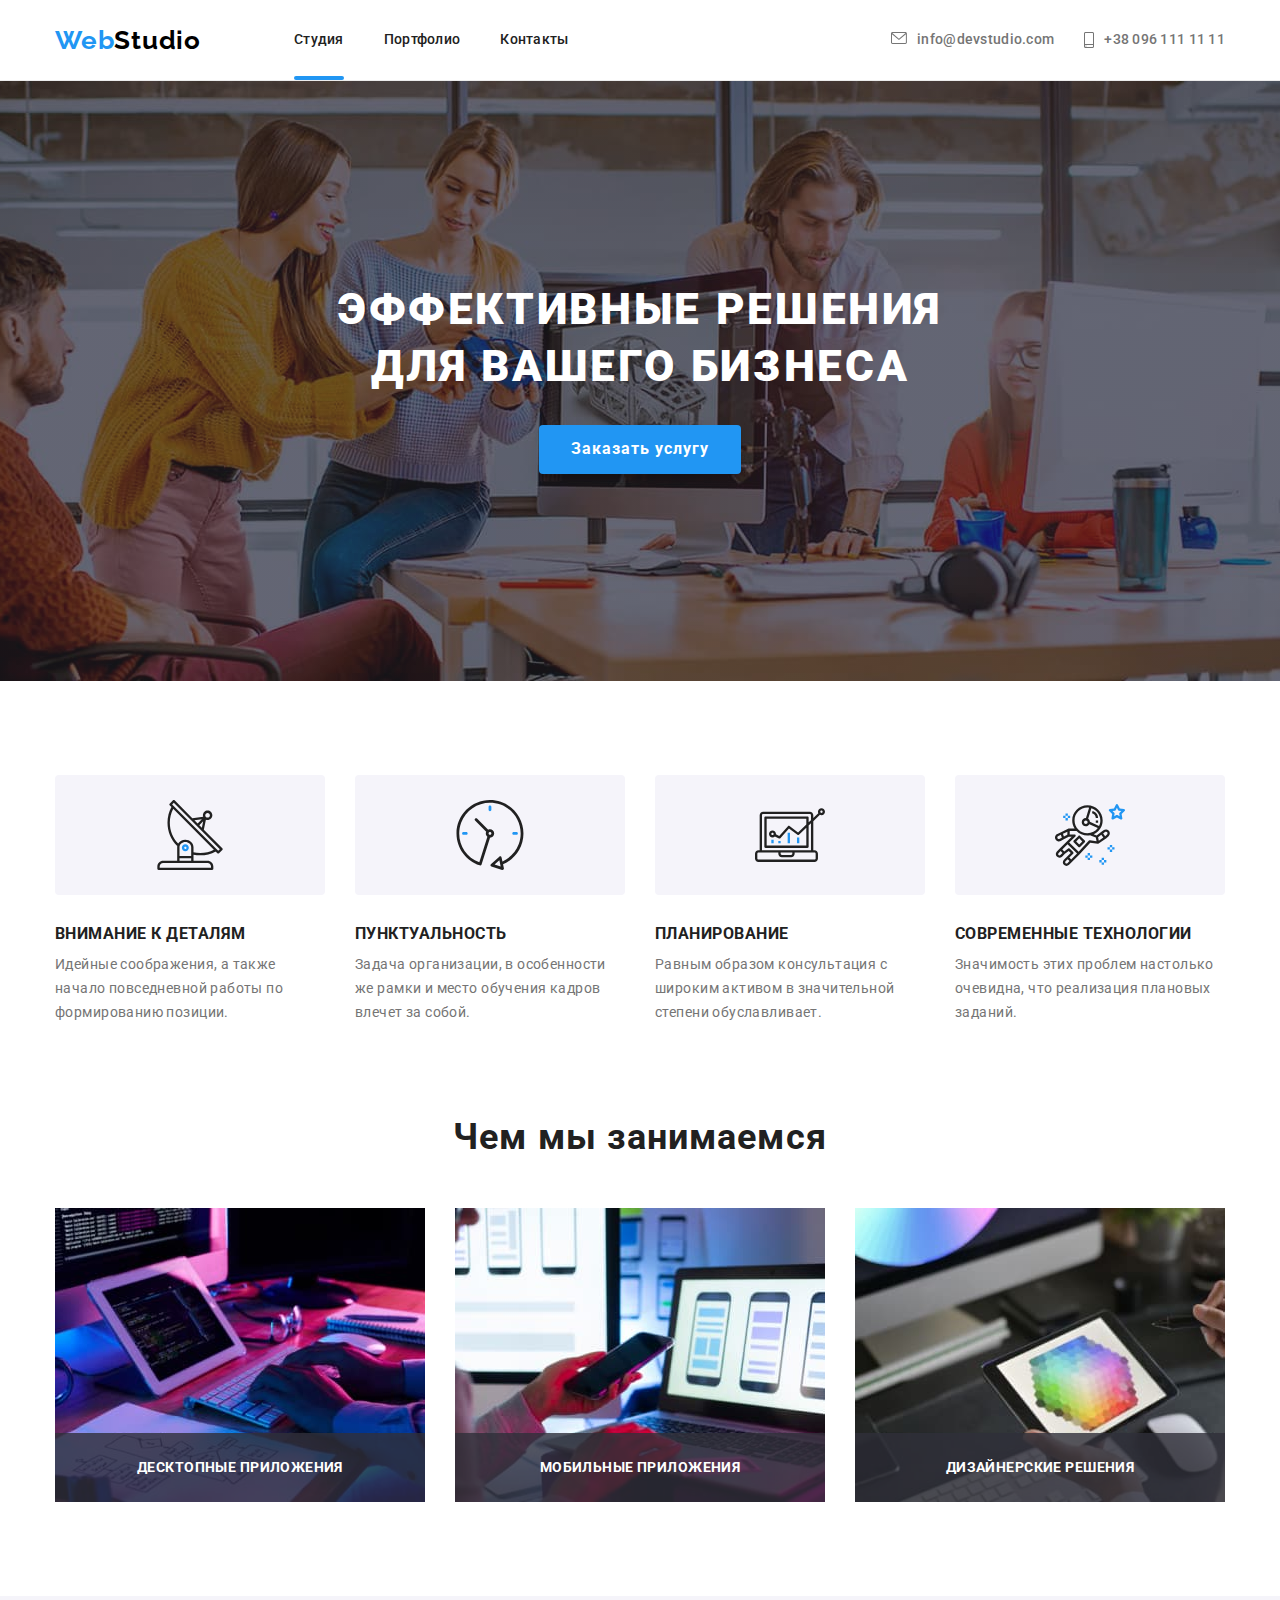
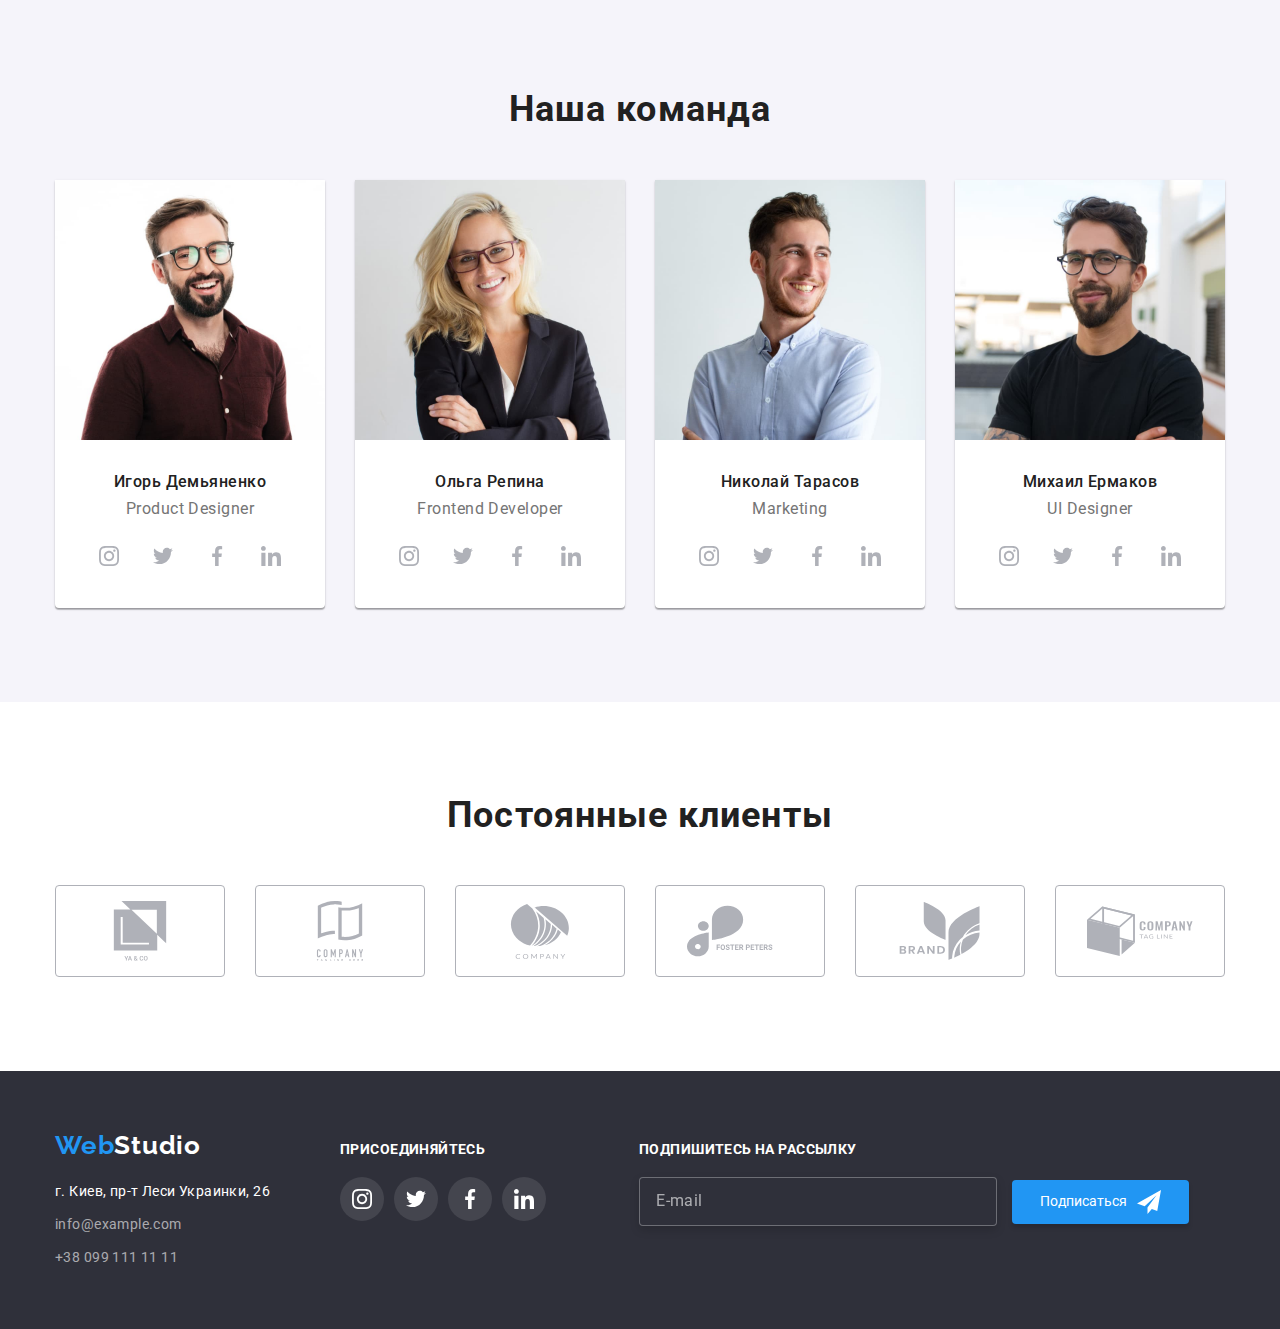
==== commit 654cc41e: "Стилізував форму футера" ====
--- a/index.html
+++ b/index.html
@@ -59,32 +59,33 @@
                                 <use href="images/symbol-defs.svg#icon-closebutton"></use>
                             </svg>
                         </button>
-                        <form class="foter-form">
+                        <form class="modal-form">
                             <p>Оставьте свои данные, мы вам перезвоним</p>
-
-                            <label for="name">Имя
+                            <div class="form-fild">
+                                <label for="name">Имя
+                                    <svg width="18" height="18">
+                                        <use href="images/symbol-defs.svg#icon-personform"></use>
+                                    </svg>
+                                </label>
                                 <input type="text" name="user-name" id="name">
-                                <svg width="18" height="18">
-                                    <use href="images/symbol-defs.svg#icon-personform"></use>
-                                </svg>
-                            </label>
-
-                            <label for="tell">Телефон
+
+                                <label for="tell">Телефон
+                                    <svg width="18" height="18">
+                                        <use href="images/symbol-defs.svg#icon-personform"></use>
+                                    </svg>
+                                </label>
                                 <input type="tel" name="user-tell" id="tell">
-                                <svg width="18" height="18">
-                                    <use href="images/symbol-defs.svg#icon-personform"></use>
-                                </svg>
-                            </label>
-
-                            <label for="email">Почта
+
+                                <label for="email">Почта
+                                    <svg width="18" height="18">
+                                        <use href="images/symbol-defs.svg#icon-personform"></use>
+                                    </svg>
+                                </label>
                                 <input type="email" name="user-email" id="email">
-                                <svg width="18" height="18">
-                                    <use href="images/symbol-defs.svg#icon-personform"></use>
-                                </svg>
-                            </label>
+                            </div>
 
                             <label for="comment">Комметарий</label>
-                            <textarea name="comment" id="comment" rows="10" placeholder="Введите текст"></textarea>
+                            <textarea name="comment" id="comment" placeholder="Введите текст"></textarea>
 
                             <input type="checkbox" name="policy" id="policy">
                             <label for="policy">Соглашаюсь с рассылкой и принимаю Условия договора</label>
@@ -94,6 +95,8 @@
                                     <use href="images/symbol-defs.svg#icon-iconsend"></use>
                                 </svg>
                             </button>
+
+
                         </form>
                     </div>
 
--- a/css/styles.css
+++ b/css/styles.css
@@ -296,7 +296,7 @@
     
 }
 
-.modal p{
+.modal-form  p{
     font-weight: bold;
     font-size: 20px;
     line-height: 1.1;
@@ -304,10 +304,32 @@
     letter-spacing: 0.03em;
 
     color: var(--primary-text-color);
-    margin-top: 40px;
-
-}
-
+    margin-top: 44px;
+    margin-bottom: 12px;
+
+}
+
+.modal-form{
+    width: 448px;
+    margin: 40px;
+    outline: 1px solid teal;
+}
+
+.form-fild{
+    outline: 1px solid red;
+    margin-bottom: 20px;
+    display: flex;
+    flex-direction: column;
+    width: 100%;
+}
+.form-fild label{
+    margin-bottom: 4px;
+}
+
+.form-fild input{
+    margin: 0;
+    padding: 10px;
+}
 
 /*Секкція Особливості Advantage*/
 
@@ -732,11 +754,28 @@
     margin-left: 10px;
 }
 
-.input type[text] {
+    
+.foter-form input{
     width: 358px;
-    padding: 15px;
-}
-    
+     background-color: var(--background-color-main);
+     color: var(--title-text-color);
+     padding: 15px 16px;
+     border: 1px solid rgba(255, 255, 255, 0.3);
+    box-sizing: border-box;
+    filter: drop-shadow(0px 4px 4px rgba(0, 0, 0, 0.15));
+    border-radius: 4px;
+ 
+    
+}
+
+.foter-form input::placeholder{
+    font-size: 16px;
+    line-height: 1.2;
+    letter-spacing: 0.03em;
+    color: rgba(255, 255, 255, 0.6);
+    
+
+}
 
 
 /*Кінець футера*/
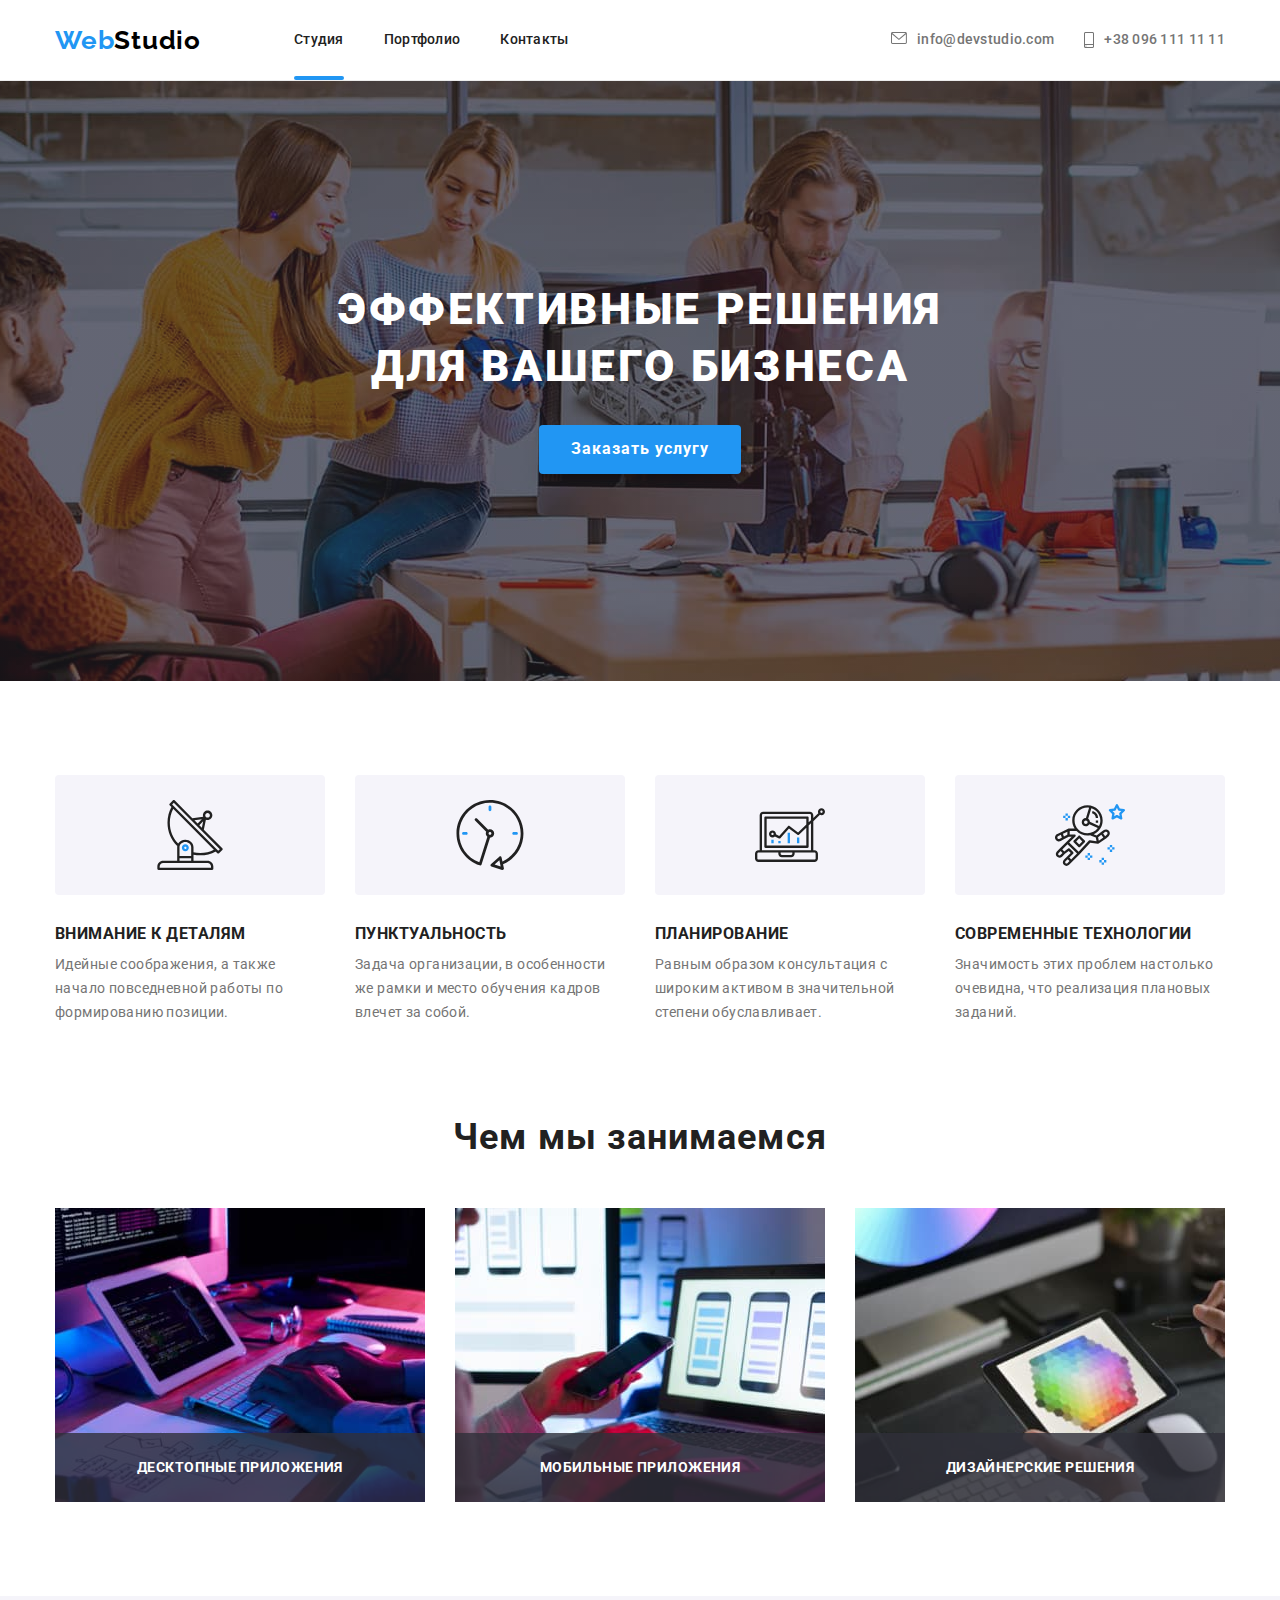
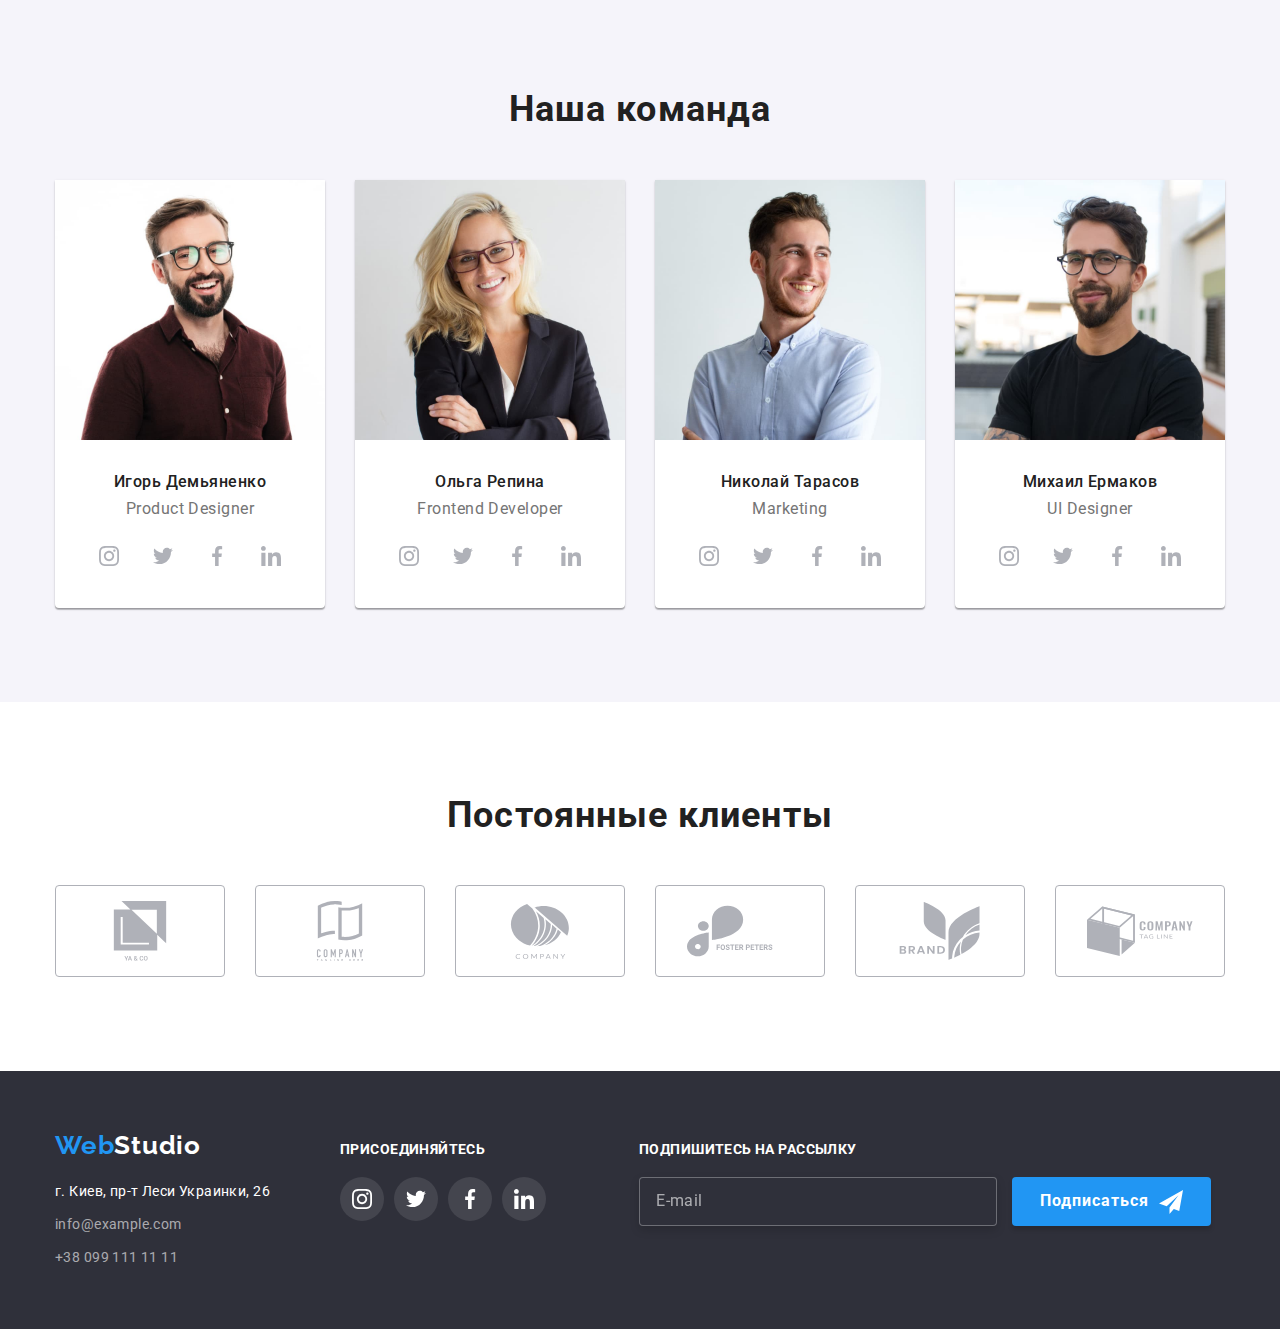
==== commit 46c45424: "Завершив 6 дз" ====
--- a/index.html
+++ b/index.html
@@ -62,47 +62,55 @@
                         <form class="modal-form">
                             <p>Оставьте свои данные, мы вам перезвоним</p>
                             <div class="form-fild">
-                                <label for="name">Имя
-                                    <svg width="18" height="18">
+
+                                <label for="name" class="fild-label">Имя</label>
+                                <div class="fild-blok">
+                                    <input type="text" name="user-name" id="name" class="form-input">
+                                    <svg width="18" height="18" class="ooo-icons">
                                         <use href="images/symbol-defs.svg#icon-personform"></use>
                                     </svg>
-                                </label>
-                                <input type="text" name="user-name" id="name">
-
-                                <label for="tell">Телефон
-                                    <svg width="18" height="18">
-                                        <use href="images/symbol-defs.svg#icon-personform"></use>
+                                </div>
+
+
+                                <label for="tell" class="fild-label">Телефон</label>
+                                <div class="fild-blok">
+                                    <input type="tel" name="user-tell" id="tell" class="form-input">
+                                    <svg width="18" height="18" class="ooo-icons">
+                                        <use href="images/symbol-defs.svg#icon-phoneform"></use>
                                     </svg>
-                                </label>
-                                <input type="tel" name="user-tell" id="tell">
-
-                                <label for="email">Почта
-                                    <svg width="18" height="18">
-                                        <use href="images/symbol-defs.svg#icon-personform"></use>
+                                </div>
+
+
+                                <label for="email" class="fild-label">Почта</label>
+                                <div class="fild-blok">
+                                    <input type="email" name="user-email" id="email" class="form-input">
+                                    <svg width="18" height="18" class="ooo-icons">
+                                        <use href="images/symbol-defs.svg#icon-emailform"></use>
                                     </svg>
-                                </label>
-                                <input type="email" name="user-email" id="email">
+                                </div>
+
+
+                                <div class="modal-comment">
+                                    <label for="comment" class="comment-label">Комметарий</label>
+                                    <textarea class="comment-fild" name="comment" id="comment" rows="10"
+                                        placeholder="Введите текст"></textarea>
+                                </div>
                             </div>
 
-                            <label for="comment">Комметарий</label>
-                            <textarea name="comment" id="comment" placeholder="Введите текст"></textarea>
-
-                            <input type="checkbox" name="policy" id="policy">
-                            <label for="policy">Соглашаюсь с рассылкой и принимаю Условия договора</label>
+                            <!--<div class="modal-policy"-->
+                            <input type="checkbox" name="policy" id="policy" class="policy-checkbox" checked>
+                            <label for="policy" class="policy-box">
+                                Соглашаюсь с рассылкой и принимаю <a>Условия
+                                    договора</a></label>
 
                             <button type="submit">Отправить
                                 <svg class="form-footer-icon" width="24" height="24">
                                     <use href="images/symbol-defs.svg#icon-iconsend"></use>
                                 </svg>
                             </button>
-
-
                         </form>
                     </div>
-
-
                 </div>
-
             </div>
 
         </section>
@@ -441,7 +449,7 @@
                     </svg>
                 </button>
             </form>
-
+        </div>
 
 
     </footer>
--- a/css/styles.css
+++ b/css/styles.css
@@ -293,8 +293,15 @@
 
     padding: 0;
     cursor: pointer;
-    
-}
+
+    transition:  fill 250ms cubic-bezier(0.4, 0, 0.2, 1) ;
+    
+}
+
+.model-button:hover{
+fill: var(--background-button-hover);
+}
+
 
 .modal-form  p{
     font-weight: bold;
@@ -310,27 +317,189 @@
 }
 
 .modal-form{
+    width: 528px;
+    /*outline: 1px solid teal;*/
+}
+
+.form-fild{
+    /*width: 448px;*/
+   /* outline: 1px solid red;*/
+    margin-bottom: 20px;
+    display: flex;
+    flex-direction: column;
+    
+}
+
+.fild-blok{
+    position: relative;
     width: 448px;
-    margin: 40px;
-    outline: 1px solid teal;
-}
-
-.form-fild{
-    outline: 1px solid red;
-    margin-bottom: 20px;
+    height: 40px;
+    margin-left: 46px;
+    margin-right: auto;
+    margin-bottom: 10px;
+   
+}
+ .fild-label
+ {
+    font-size: 12px;
+    line-height: 1.1;
+    letter-spacing: 0.01em;
+    color: var(--page-text-color);
+    margin-left: 46px;
+    margin-bottom: 4px;
+}
+
+ .form-input
+{
+    width: 100%;
+    margin-bottom: 10px;
+    padding: 10px 42px;
+    border: 1px solid rgba(33, 33, 33, 0.2);
+    box-sizing: border-box;
+    border-radius: 4px;
+
+     transition: border 250ms cubic-bezier(0.4, 0, 0.2, 1) ;
+   
+}
+.form-input:hover,
+ .form-input:focus{
+     outline: none;
+    border: 1px solid  var(--accent-text-color);
+    cursor: pointer;
+}
+
+.form-input:hover + .ooo-icons,
+.form-input:focus + .ooo-icons
+{
+    fill: var(--background-button-hover);
+}
+
+
+.ooo-icons{
+    position: absolute;
+    top: 50%;
+    left: 12px;
+    display: inline-block;
+
+    transform: translateY(-50%);
+     transition: fill 250ms cubic-bezier(0.4, 0, 0.2, 1) ;
+}
+
+
+
+.modal-comment{
     display: flex;
     flex-direction: column;
-    width: 100%;
-}
-.form-fild label{
+    width: 448px;
+    height: 120px;
+    margin-left: 46px;
+   
+}
+
+.comment-label{
+    font-size: 12px;
+    line-height: 1.1;
+    letter-spacing: 0.01em;
+    color: var(--page-text-color);
     margin-bottom: 4px;
 }
-
-.form-fild input{
-    margin: 0;
-    padding: 10px;
-}
-
+.comment-fild{
+    padding: 12px 16px;
+    border: 1px solid rgba(33, 33, 33, 0.2);
+    box-sizing: border-box;
+    border-radius: 4px;
+    resize: none;
+}
+
+ 
+
+.form-fild textarea::placeholder{ 
+    font-size: 12px;
+    line-height: 1.1;
+    letter-spacing: 0.01em;
+    color: rgba(117, 117, 117, 0.5);
+
+}
+
+/*.modal-policy{
+    width: 425px;
+    margin-left: auto;
+    margin-right: auto;
+    margin-bottom: 30px;
+    display: flex;
+    align-items: center;
+}*/
+
+.policy-box{
+    margin-left: 55px;
+    margin-bottom: 30px;
+    font-size: 14px;
+    line-height: 1.7;
+    letter-spacing: 0.03em;
+    color: var(--page-text-color);
+    display: flex;
+    align-items: center;
+    
+}
+
+.policy-checkbox{
+    position: absolute;
+    width: 1px;
+    height: 1px;
+    margin: -1px;
+    border: 0px;
+    padding: 0px;
+    clip: rect(0 0 0 0);
+    overflow: hidden;
+}
+
+.policy-checkbox:checked + .policy-box::before{
+    background-color: var(--background-button-hover);
+    background-image: url(../images/icon-check.svg);
+    background-repeat: no-repeat;
+    background-position: center;
+    background-size: contain;
+}
+.policy-checkbox:checked + .policy-box::before{
+    border: 1px solid var(--background-button-hover);
+}
+.policy-box::before{
+    display: block;
+    content: "";
+    width: 16px;
+    height: 16px;
+    border: 1px solid var(--primary-text-color);
+    border-radius: 2px;
+    margin-right: 7px;
+}
+
+.policy-box a{
+    margin-left: 5px;
+    color: var(--accent-text-color);
+    border-bottom: 1px solid var(--accent-text-color);
+}
+
+
+.modal-form button {
+    display: inline-flex;
+    padding: 10px 28px;
+    margin-left: 165px;
+    border: none;
+    border-radius: 4px;
+    background-color: var(--background-button-hover);
+    color: var(--title-text-color);
+    box-shadow: 0px 4px 4px rgba(0, 0, 0, 0.15);
+    cursor: pointer;
+    justify-content: center;
+    align-items: center;
+
+    font-weight: bold;
+    font-size: 16px;
+    line-height: 1.8;
+    letter-spacing: 0.06em;
+
+
+}
 /*Секкція Особливості Advantage*/
 
 .advantage{
@@ -734,11 +903,15 @@
     background-color: var(--background-button-hover);
     color: var(--title-text-color);
     box-shadow: 0px 4px 4px rgba(0, 0, 0, 0.15);
-    font-size: inherit;
     cursor: pointer;
-
     justify-content: center;
     align-items: center;
+
+    font-weight: bold;
+    font-size: 16px;
+    line-height: 1.8;
+    letter-spacing: 0.06em;
+
 
 }
 .foter-form h3{
@@ -768,6 +941,7 @@
     
 }
 
+
 .foter-form input::placeholder{
     font-size: 16px;
     line-height: 1.2;
@@ -776,6 +950,9 @@
     
 
 }
+
+
+
 
 
 /*Кінець футера*/
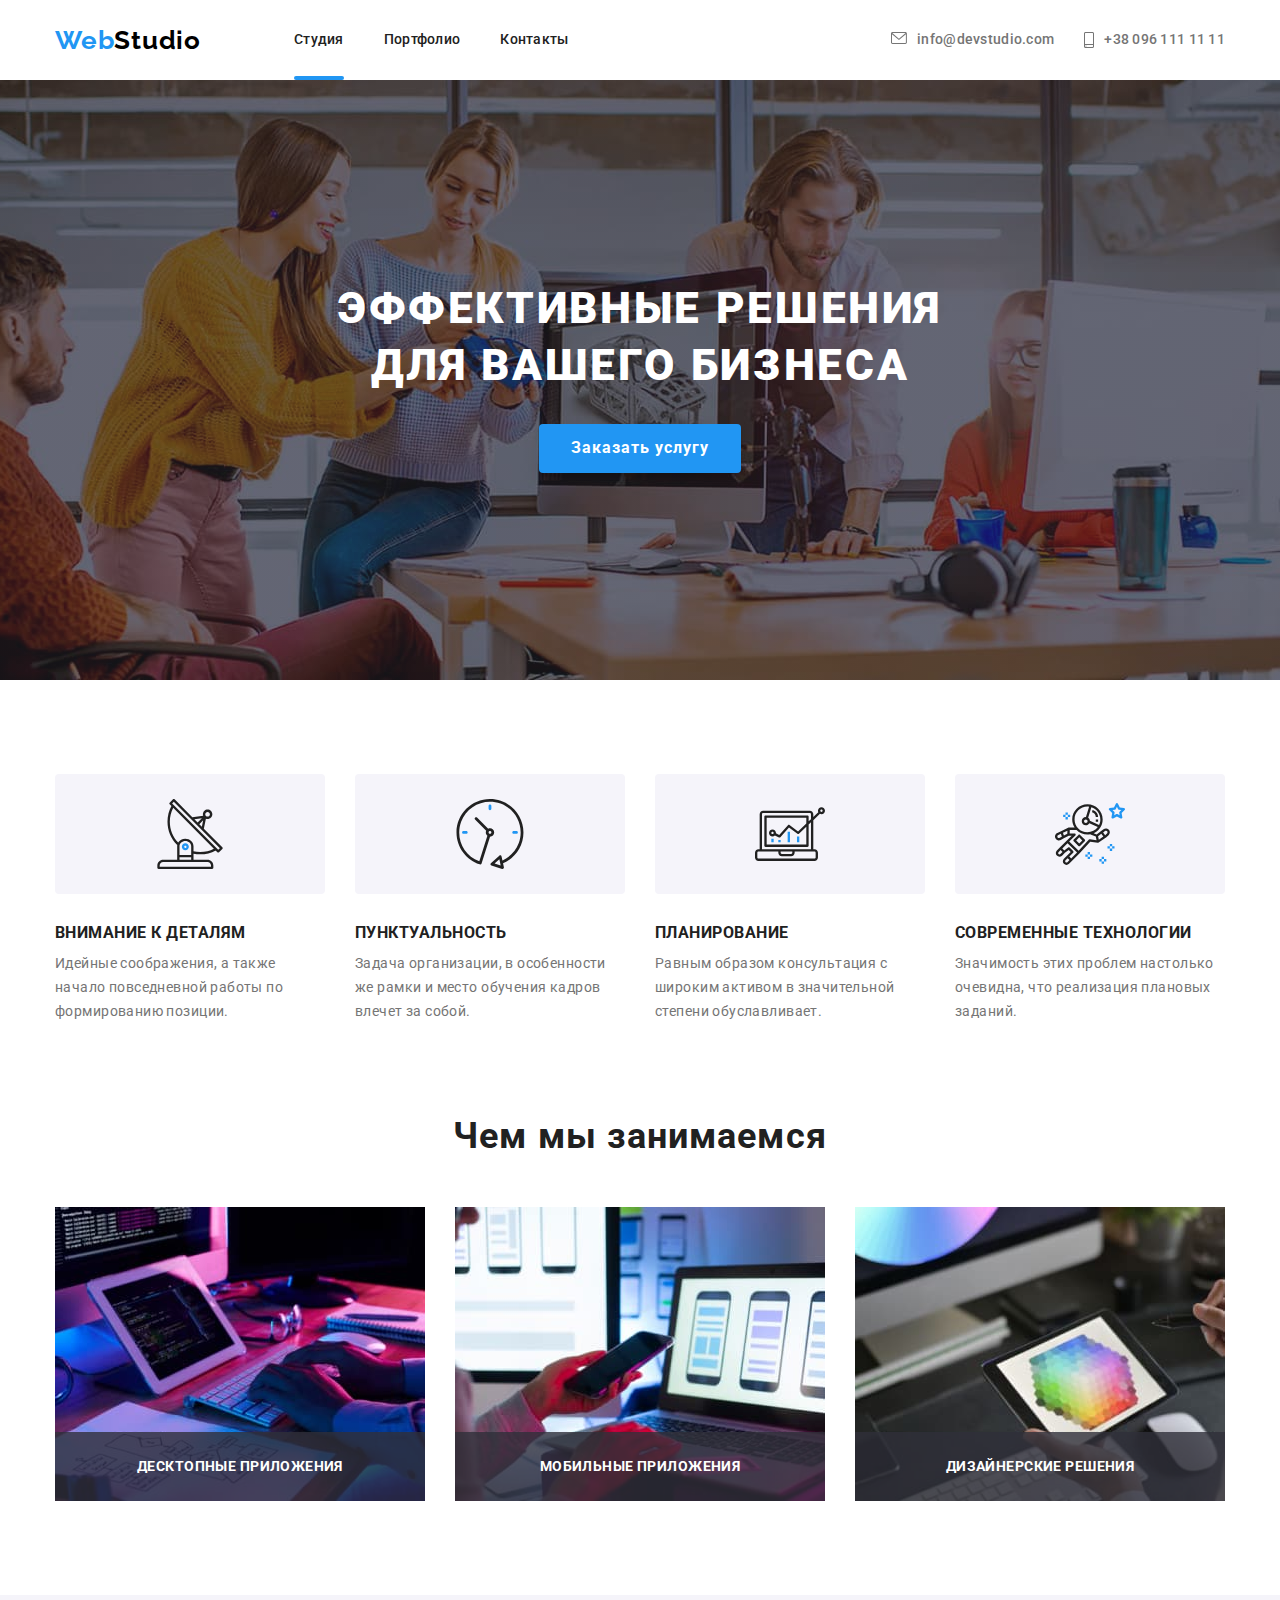
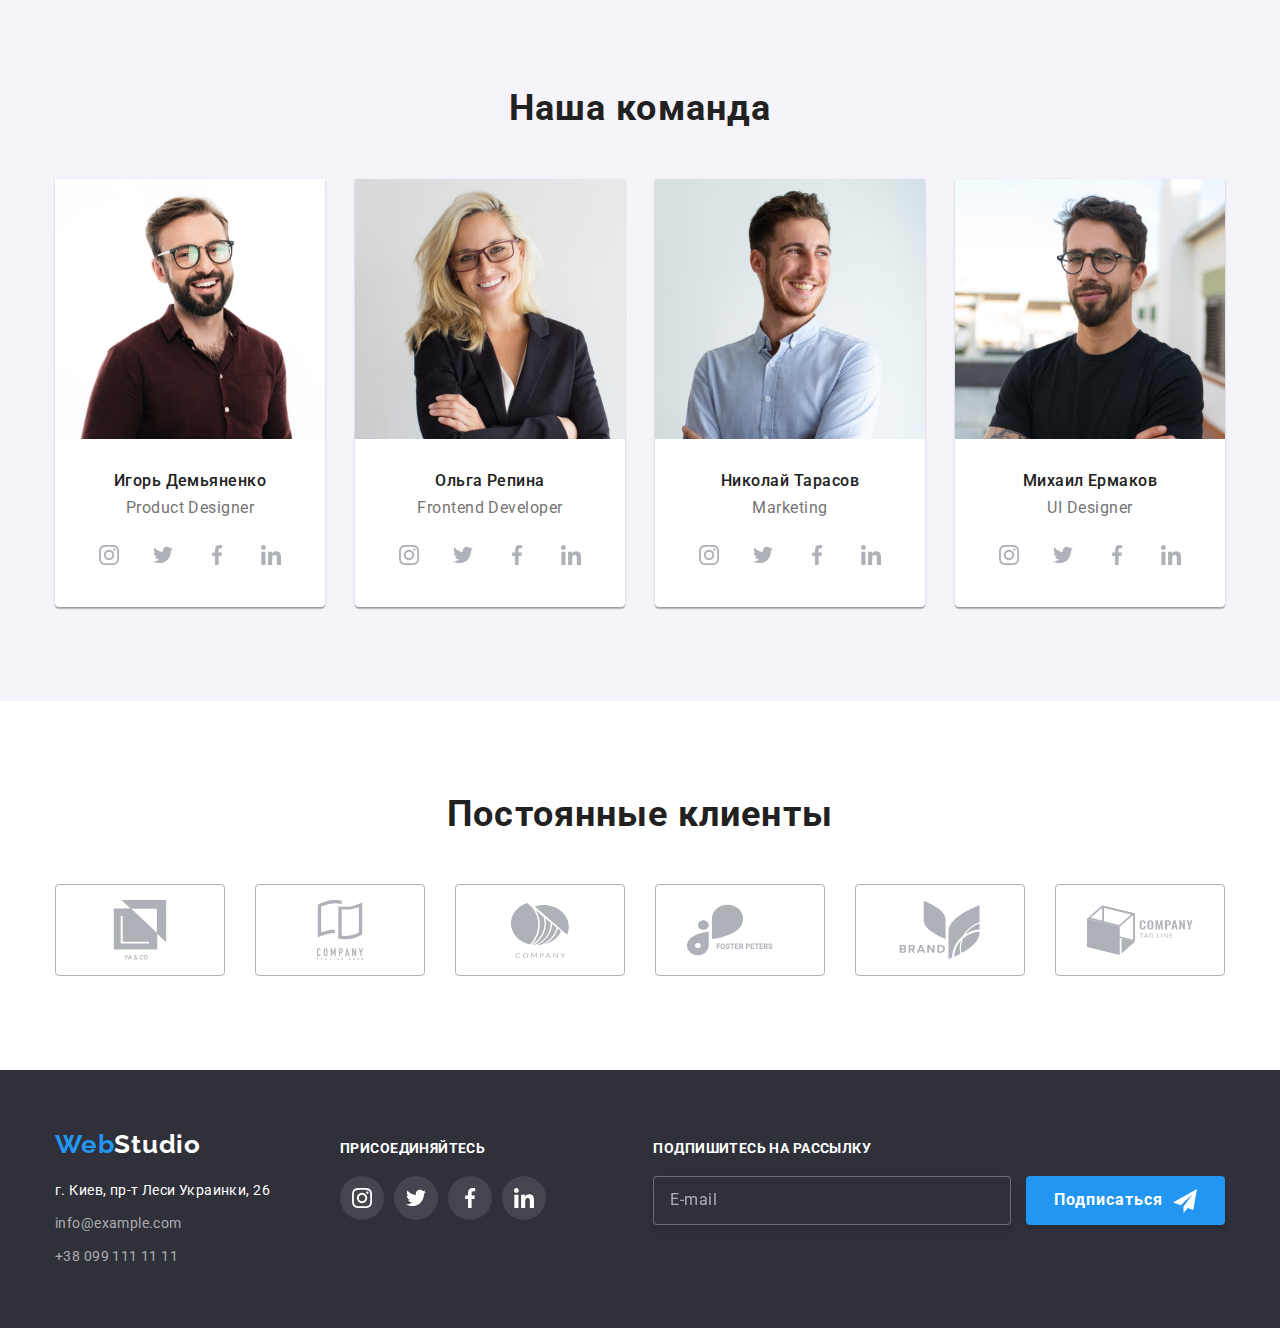
==== commit 6d076690: "Зробив зміни після перевірки" ====
--- a/index.html
+++ b/index.html
@@ -103,11 +103,7 @@
                                 Соглашаюсь с рассылкой и принимаю <a>Условия
                                     договора</a></label>
 
-                            <button type="submit">Отправить
-                                <svg class="form-footer-icon" width="24" height="24">
-                                    <use href="images/symbol-defs.svg#icon-iconsend"></use>
-                                </svg>
-                            </button>
+                            <button type="submit">Отправить</button>
                         </form>
                     </div>
                 </div>
@@ -442,7 +438,7 @@
             <form class="foter-form">
                 <h3>Подпишитесь на рассылку</h3>
                 <label for="email"></label>
-                <input type="email" name="email" id="email" placeholder="E-mail">
+                <input type="email" name="email" placeholder="E-mail">
                 <button type="submit">Подписаться
                     <svg class="form-footer-icon" width="24" height="24">
                         <use href="images/symbol-defs.svg#icon-iconsend"></use>
--- a/css/styles.css
+++ b/css/styles.css
@@ -55,9 +55,10 @@
     padding: 94px 0;
 }
 
-.page-header {
+/*.page-header {
     border-bottom:  1px solid #ECECEC;
-}
+}*/
+
 .container {
     width: 1200px;
     margin-left: auto;
@@ -311,13 +312,13 @@
     letter-spacing: 0.03em;
 
     color: var(--primary-text-color);
-    margin-top: 44px;
     margin-bottom: 12px;
 
 }
 
 .modal-form{
     width: 528px;
+    padding: 40px;
     /*outline: 1px solid teal;*/
 }
 
@@ -334,8 +335,7 @@
     position: relative;
     width: 448px;
     height: 40px;
-    margin-left: 46px;
-    margin-right: auto;
+    
     margin-bottom: 10px;
    
 }
@@ -345,7 +345,6 @@
     line-height: 1.1;
     letter-spacing: 0.01em;
     color: var(--page-text-color);
-    margin-left: 46px;
     margin-bottom: 4px;
 }
 
@@ -392,7 +391,6 @@
     flex-direction: column;
     width: 448px;
     height: 120px;
-    margin-left: 46px;
    
 }
 
@@ -431,7 +429,6 @@
 }*/
 
 .policy-box{
-    margin-left: 55px;
     margin-bottom: 30px;
     font-size: 14px;
     line-height: 1.7;
@@ -476,7 +473,7 @@
 .policy-box a{
     margin-left: 5px;
     color: var(--accent-text-color);
-    border-bottom: 1px solid var(--accent-text-color);
+   text-decoration: underline;
 }
 
 
@@ -490,8 +487,7 @@
     color: var(--title-text-color);
     box-shadow: 0px 4px 4px rgba(0, 0, 0, 0.15);
     cursor: pointer;
-    justify-content: center;
-    align-items: center;
+
 
     font-weight: bold;
     font-size: 16px;
@@ -891,7 +887,7 @@
 }
 
 .foter-form{
-    margin-left: 93px;
+    margin-left: auto;
 }
 
 .foter-form button {
